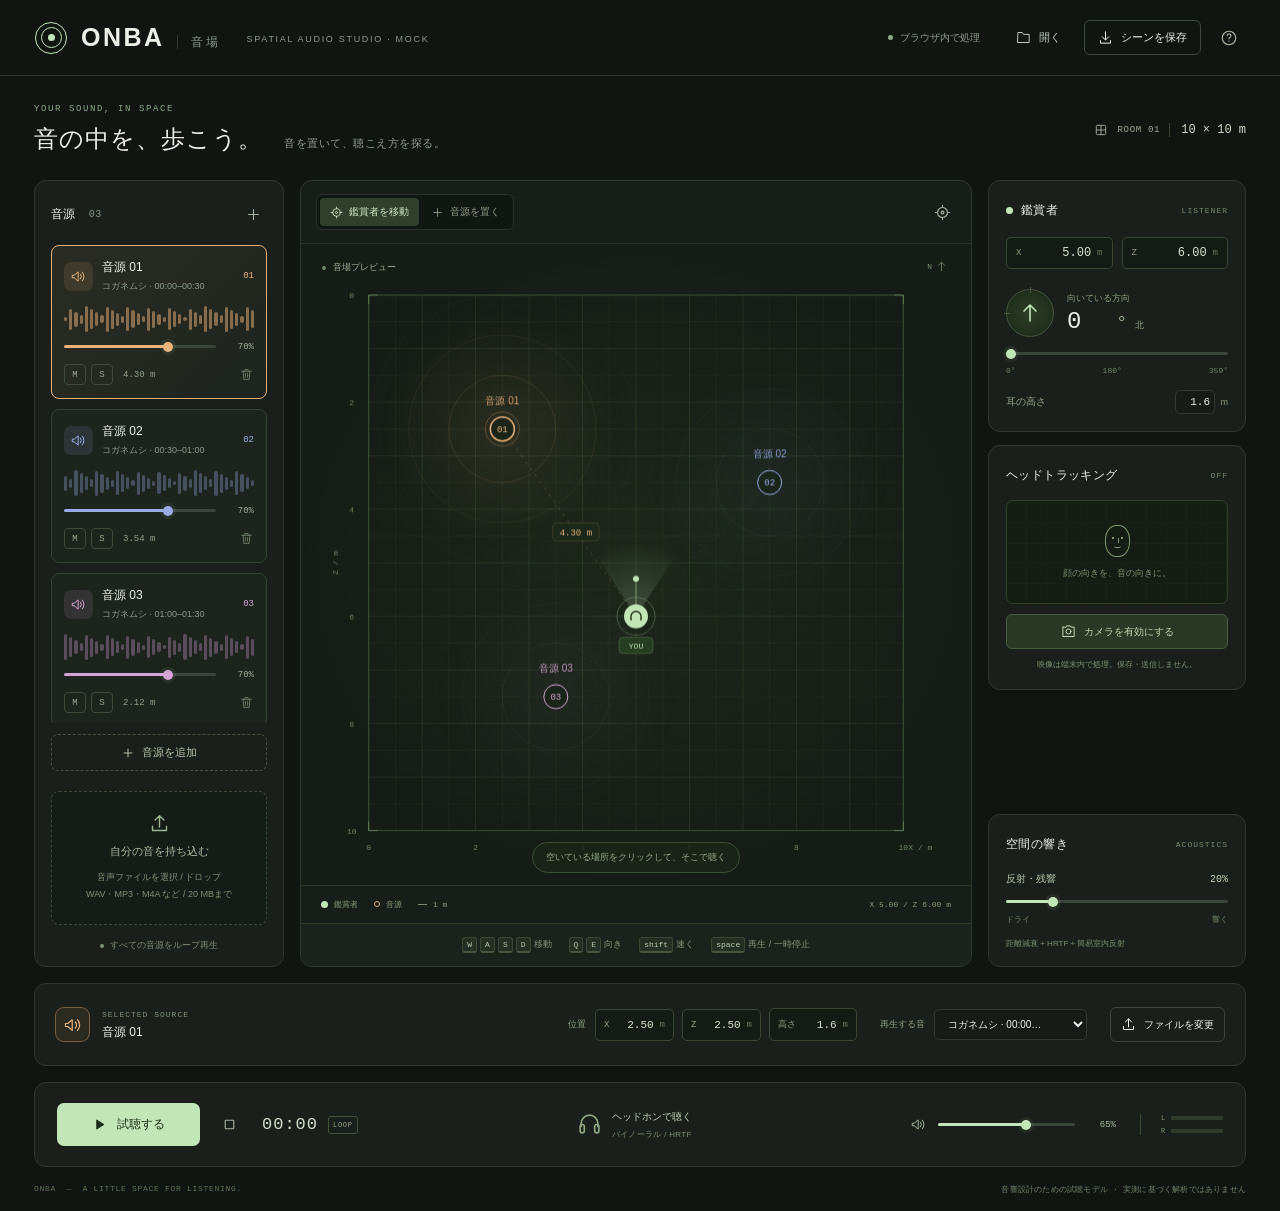
==== index.html @ c7e4b0d9 "Add spatial audio mock with three 30-second beetle recordings" ====
<!doctype html>
<html lang="ja">
<head>
  <meta charset="utf-8">
  <meta name="viewport" content="width=device-width, initial-scale=1">
  <meta name="theme-color" content="#131714">
  <meta name="robots" content="noindex, nofollow, noarchive">
  <meta name="referrer" content="no-referrer">
  <meta name="description" content="10m × 10mの空間で音を配置し、歩きながら聴く。ヘッドホンのための空間音響シミュレーター。">
  <title>ONBA — 音場をつくる、音の中を歩く。</title>
  <link rel="icon" href="data:image/svg+xml,%3Csvg xmlns='http://www.w3.org/2000/svg' viewBox='0 0 48 48'%3E%3Crect width='48' height='48' rx='12' fill='%23131714'/%3E%3Ccircle cx='24' cy='24' r='15' fill='none' stroke='%23b9e3bd' stroke-width='2'/%3E%3Ccircle cx='24' cy='24' r='8' fill='none' stroke='%23b9e3bd' stroke-width='2'/%3E%3Ccircle cx='24' cy='24' r='2' fill='%23b9e3bd'/%3E%3C/svg%3E">
  <link rel="stylesheet" href="styles.css">
</head>
<body>
  <svg class="icon-defs" xmlns="http://www.w3.org/2000/svg" aria-hidden="true"><defs>
    <symbol id="i-plus" viewBox="0 0 24 24"><path d="M12 5v14M5 12h14"/></symbol>
    <symbol id="i-play" viewBox="0 0 24 24"><path d="m8 5 11 7-11 7Z"/></symbol>
    <symbol id="i-pause" viewBox="0 0 24 24"><path d="M8 5v14M16 5v14"/></symbol>
    <symbol id="i-stop" viewBox="0 0 24 24"><rect x="6" y="6" width="12" height="12" rx="1"/></symbol>
    <symbol id="i-speaker" viewBox="0 0 24 24"><path d="m11 5-6 5H2v4h3l6 5ZM15 8a6 6 0 0 1 0 8M18 5a10 10 0 0 1 0 14"/></symbol>
    <symbol id="i-upload" viewBox="0 0 24 24"><path d="M12 16V3m-5 5 5-5 5 5M4 15v5h16v-5"/></symbol>
    <symbol id="i-save" viewBox="0 0 24 24"><path d="M12 3v13m-5-5 5 5 5-5M4 17v4h16v-4"/></symbol>
    <symbol id="i-folder" viewBox="0 0 24 24"><path d="M3 7V4h7l2 3h9v13H3Z"/></symbol>
    <symbol id="i-help" viewBox="0 0 24 24"><circle cx="12" cy="12" r="9"/><path d="M9.5 9a2.5 2.5 0 1 1 4 2c-1 .5-1.5 1-1.5 2M12 16v.2"/></symbol>
    <symbol id="i-headphones" viewBox="0 0 24 24"><path d="M4 14v-3a8 8 0 0 1 16 0v3"/><rect x="3" y="12" width="4" height="8" rx="2"/><rect x="17" y="12" width="4" height="8" rx="2"/></symbol>
    <symbol id="i-camera" viewBox="0 0 24 24"><path d="m8 5 1-2h6l1 2h5v15H3V5Z"/><circle cx="12" cy="12" r="4"/></symbol>
    <symbol id="i-target" viewBox="0 0 24 24"><circle cx="12" cy="12" r="7"/><circle cx="12" cy="12" r="2"/><path d="M12 2v3m0 14v3M2 12h3m14 0h3"/></symbol>
    <symbol id="i-trash" viewBox="0 0 24 24"><path d="M3 6h18M9 6V3h6v3M6 6l1 15h10l1-15M10 10v7m4-7v7"/></symbol>
    <symbol id="i-close" viewBox="0 0 24 24"><path d="m6 6 12 12M6 18 18 6"/></symbol>
    <symbol id="i-arrow" viewBox="0 0 24 24"><path d="M12 20V4m-6 6 6-6 6 6"/></symbol>
    <symbol id="i-grid" viewBox="0 0 24 24"><rect x="4" y="4" width="16" height="16" rx="2"/><path d="M4 12h16M12 4v16"/></symbol>
    <symbol id="i-wave" viewBox="0 0 24 24"><path d="M3 10v4m4-7v10m5-14v18m5-14v10m4-7v4"/></symbol>
  </defs></svg>

  <header class="app-header">
    <a class="brand" href="./" aria-label="ONBA ホーム"><span class="brand-mark"><i></i><i></i><i></i></span><span>ONBA<span class="brand-jp">音場</span></span></a>
    <span class="header-description">SPATIAL AUDIO STUDIO · MOCK</span>
    <div class="header-actions">
      <span class="local-status"><span class="status-dot"></span>ブラウザ内で処理</span>
      <button class="button quiet" id="load-scene"><svg><use href="#i-folder"/></svg><span>開く</span></button>
      <button class="button outline" id="save-scene"><svg><use href="#i-save"/></svg><span>シーンを保存</span></button>
      <button class="icon-button" id="help" aria-label="使い方"><svg><use href="#i-help"/></svg></button>
    </div>
  </header>

  <main>
    <div class="workspace-heading"><div><span class="eyebrow">YOUR SOUND, IN SPACE</span><h1>音の中を、歩こう。<span>音を置いて、聴こえ方を探る。</span></h1></div><span class="room-badge"><svg><use href="#i-grid"/></svg>ROOM 01 <b>10 × 10 m</b></span></div>
    <div class="workspace">
      <aside class="sources-panel panel" aria-label="音源">
        <div class="panel-heading"><h2>音源 <span class="count" id="source-count">03</span></h2><button class="icon-button small" id="add-source" aria-label="音源を追加"><svg><use href="#i-plus"/></svg></button></div>
        <div class="source-list" id="source-list"></div>
        <button class="add-source-button" id="add-source-secondary"><svg><use href="#i-plus"/></svg>音源を追加</button>
        <button class="upload-zone" id="upload-zone"><svg><use href="#i-upload"/></svg><strong>自分の音を持ち込む</strong><span>音声ファイルを選択 / ドロップ<br>WAV・MP3・M4A など / 20 MBまで</span></button>
        <div class="sources-footnote"><span class="tiny-dot"></span>すべての音源をループ再生</div>
      </aside>

      <section class="stage-panel panel" aria-label="音源と鑑賞者を配置する空間">
        <div class="stage-toolbar"><div class="segmented"><button class="active" id="move-tool" aria-pressed="true"><svg><use href="#i-target"/></svg>鑑賞者を移動</button><button id="place-tool" aria-pressed="false"><svg><use href="#i-plus"/></svg>音源を置く</button></div><button class="icon-button small" id="center-listener" aria-label="鑑賞者を中央に戻す" title="鑑賞者を中央に戻す"><svg><use href="#i-target"/></svg></button></div>
        <div class="stage-wrap" id="stage-wrap">
          <canvas id="room" tabindex="0" aria-label="10m四方の音場。クリックで鑑賞者を移動、音源をドラッグで配置。WASDで移動、QとEで回転。"></canvas>
          <div class="stage-top-label"><span class="live-indicator" id="live-indicator"></span><span id="stage-status">音場プレビュー</span></div>
          <div class="north-marker">N<svg><use href="#i-arrow"/></svg></div>
          <div class="map-instruction" id="map-instruction">空いている場所をクリックして、そこで聴く</div>
        </div>
        <div class="stage-footer"><div class="legend"><span><i class="listener-dot"></i>鑑賞者</span><span><i class="source-dot"></i>音源</span><span><i class="grid-line"></i>1 m</span></div><span id="cursor-coordinates">X 5.00 / Z 6.00 m</span></div>
        <div class="keyboard-guide"><span><kbd>W</kbd><kbd>A</kbd><kbd>S</kbd><kbd>D</kbd> 移動</span><span><kbd>Q</kbd><kbd>E</kbd> 向き</span><span><kbd>shift</kbd> 速く</span><span class="keyboard-extra"><kbd>space</kbd> 再生 / 一時停止</span></div>
      </section>

      <aside class="inspector" aria-label="鑑賞者と音響の設定">
        <section class="panel listener-panel">
          <div class="panel-heading"><h2><i class="listener-dot"></i>鑑賞者</h2><span class="small-tag">LISTENER</span></div>
          <div class="listener-values"><label>X <input id="listener-x" type="number" min="0" max="10" step="0.1" value="5.0" aria-label="鑑賞者のX座標"><span>m</span></label><label>Z <input id="listener-z" type="number" min="0" max="10" step="0.1" value="6.0" aria-label="鑑賞者のZ座標"><span>m</span></label></div>
          <div class="heading-control"><div class="heading-dial" id="heading-dial"><svg><use href="#i-arrow"/></svg></div><div><span class="field-label">向いている方向</span><div class="angle-value"><input id="listener-yaw" type="number" min="0" max="359" step="1" value="0" aria-label="鑑賞者の向き（度）"><span>°</span><small id="compass-label">北</small></div></div></div>
          <input id="yaw-slider" type="range" min="0" max="359" step="1" value="0" aria-label="鑑賞者の向きを調整">
          <div class="range-labels"><span>0°</span><span>180°</span><span>359°</span></div>
          <label class="inline-field">耳の高さ <span><input id="listener-height" type="number" min="0" max="5" step="0.1" value="1.6" aria-label="鑑賞者の耳の高さ"> m</span></label>
        </section>

        <section class="panel camera-panel">
          <div class="panel-heading"><h2>ヘッドトラッキング</h2><span class="small-tag" id="camera-badge">OFF</span></div>
          <div class="camera-preview" id="camera-preview"><video id="webcam" autoplay muted playsinline></video><canvas id="face-overlay"></canvas><div class="camera-placeholder" id="camera-placeholder"><div class="face-symbol"><span></span><i></i></div><span>顔の向きを、音の向きに。</span></div><div class="camera-live-label" id="camera-live-label">顔を探しています</div></div>
          <button class="button camera-button" id="camera-toggle"><svg><use href="#i-camera"/></svg>カメラを有効にする</button>
          <div class="camera-options" id="camera-options" hidden><div class="tracking-readout"><span>YAW <b id="camera-yaw">0°</b></span><span>PITCH <b id="camera-pitch">0°</b></span></div><button class="button outline full" id="calibrate-camera"><svg><use href="#i-target"/></svg>正面を合わせる</button><label class="inline-field">回転の感度 <select id="tracking-sensitivity" aria-label="ヘッドトラッキングの感度"><option value="1">1×</option><option value="2">2×</option><option value="3">3×</option></select></label><label class="checkbox-field"><input id="invert-tracking" type="checkbox">左右を反転</label></div>
          <p class="privacy-note" id="camera-note">映像は端末内で処理。保存・送信しません。</p>
        </section>

        <section class="panel acoustic-panel"><div class="panel-heading"><h2>空間の響き</h2><span class="small-tag">ACOUSTICS</span></div><div class="control-label"><label for="reverb">反射・残響</label><span id="reverb-value">20%</span></div><input id="reverb" type="range" min="0" max="100" value="20"><div class="range-labels"><span>ドライ</span><span>響く</span></div><p class="acoustic-note">距離減衰 + HRTF + 簡易室内反射</p></section>
      </aside>
    </div>

    <section class="source-detail panel" id="source-detail" aria-label="選択した音源の設定">
      <div class="detail-title"><span class="detail-source-icon" id="detail-source-icon"><svg><use href="#i-speaker"/></svg></span><div><span class="eyebrow">SELECTED SOURCE</span><input id="source-name" maxlength="60" aria-label="選択した音源の名前"></div></div>
      <div class="source-position"><span class="field-label">位置</span><label>X <input id="source-x" type="number" min="0" max="10" step="0.1" aria-label="音源のX座標"><span>m</span></label><label>Z <input id="source-z" type="number" min="0" max="10" step="0.1" aria-label="音源のZ座標"><span>m</span></label><label>高さ <input id="source-height" type="number" min="0" max="5" step="0.1" aria-label="音源の高さ"><span>m</span></label></div>
      <div class="sound-choice"><span class="field-label">再生する音</span><select id="source-kind" aria-label="音源の音声を選択"><optgroup label="コガネムシ.m4a / 各30秒"><option value="beetle-01">コガネムシ · 00:00–00:30</option><option value="beetle-02">コガネムシ · 00:30–01:00</option><option value="beetle-03">コガネムシ · 01:00–01:30</option></optgroup><optgroup label="合成サウンド"><option value="wind">風のテクスチャ</option><option value="water">水のしずく</option><option value="chime">柔らかなチャイム</option></optgroup><option value="file" hidden>読み込んだファイル</option></select></div>
      <button class="button outline" id="replace-audio"><svg><use href="#i-upload"/></svg>ファイルを変更</button>
    </section>

    <footer class="transport panel">
      <div class="transport-main"><button class="play-button" id="play"><svg><use href="#i-play"/></svg><span>試聴する</span></button><button class="icon-button stop-button" id="stop" aria-label="停止して先頭に戻す"><svg><use href="#i-stop"/></svg></button><div class="transport-time"><span id="elapsed">00:00</span><span class="loop-label">LOOP</span></div></div>
      <div class="output-info"><svg><use href="#i-headphones"/></svg><div><strong>ヘッドホンで聴く</strong><span>バイノーラル / HRTF</span></div></div>
      <div class="master-control"><svg><use href="#i-speaker"/></svg><label class="sr-only" for="master">マスター音量</label><input type="range" id="master" min="0" max="100" value="65"><span id="master-value">65%</span></div>
      <div class="meters" aria-label="ステレオ出力レベル"><div><span>L</span><div class="meter-track"><i id="meter-l"></i></div></div><div><span>R</span><div class="meter-track"><i id="meter-r"></i></div></div></div>
    </footer>
    <div class="bottom-note"><span>ONBA <i>—</i> A LITTLE SPACE FOR LISTENING.</span><span>音響設計のための試聴モデル · 実測に基づく解析ではありません</span></div>
  </main>

  <input id="audio-file" type="file" accept="audio/*,.wav,.mp3,.m4a,.ogg,.flac,.aac,.aiff" hidden>
  <input id="scene-file" type="file" accept=".json,.onba.json,application/json" hidden>
  <div class="toast" id="toast" role="status" aria-live="polite"></div>
  <dialog id="help-dialog"><div class="dialog-heading"><div><span class="eyebrow">WELCOME TO ONBA</span><h2>音場をつくる、3つのステップ。</h2></div><button class="icon-button" id="close-help" aria-label="使い方を閉じる"><svg><use href="#i-close"/></svg></button></div><ol class="help-steps"><li><b>01</b><div><h3>音を配置する</h3><p>音源をドラッグして配置。追加ボタンのあと平面図をクリックすると、新しい音源が置けます。音源ごとに音量・音声ファイル・高さを設定できます。Mはミュート、Sはソロです。</p></div></li><li><b>02</b><div><h3>その場所で聴く</h3><p>ヘッドホンを着けて「試聴する」を押します。平面図の空いた場所をクリックすると鑑賞者が移動します。鑑賞者の向きは緑のハンドルをドラッグ、または右側のスライダーで変更できます。</p><div class="help-keys"><span><kbd>W A S D</kbd> 前後・左右に移動</span><span><kbd>Q E / ← →</kbd> 回転</span><span><kbd>↑ ↓</kbd> 前後に移動</span><span><kbd>shift</kbd> 速く移動</span><span><kbd>space</kbd> 再生 / 一時停止</span></div></div></li><li><b>03</b><div><h3>顔を動かして聴く</h3><p>カメラを有効にし、正面を向いて「正面を合わせる」を押してください。顔の左右・上下の向きを鑑賞者に反映します。鑑賞者の基準方向はキーボードやスライダーで変更できます。</p></div></li></ol><div class="help-notes"><p><strong>音響モデルについて</strong>　標準HRTFによる点音源のバイノーラル再生と、距離の逆数による減衰、4面の壁からの一次反射、合成した残響を使っています。壁の材質・遮蔽物・回折・周波数ごとの吸音は解析しません。部屋の高さは固定せず、天井・床の反射は含みません。</p><p><strong>ファイルと保存</strong>　ステレオ音声はモノラルにまとめて点音源化します。最大16音源、1ファイル20 MBまで、合計100 MBまで。長い音声はメモリを多く使用します。シーン保存には読み込んだ音声も含まれます。再読み込み前に保存してください。</p><p><strong>カメラ</strong>　カメラの許可が必要です。HTTPSまたはlocalhostで動作します。映像は録画せず、端末内のMediaPipeモデルで処理します。顔の向きには推定誤差があります。</p><p class="reference-links">技術資料：<a href="https://developer.mozilla.org/en-US/docs/Web/API/PannerNode" target="_blank" rel="noreferrer">Web Audio / PannerNode ↗</a><a href="https://ai.google.dev/edge/mediapipe/solutions/vision/face_landmarker" target="_blank" rel="noreferrer">MediaPipe Face Landmarker ↗</a></p></div><button class="button primary full" id="start-exploring">音場を探索する</button></dialog>
  <script type="module" src="app.js"></script>
</body>
</html>
---- styles.css ----
@charset "UTF-8";
:root{color-scheme:dark;--bg:#111512;--panel:#1a1f1b;--panel-soft:#202621;--line:#303830;--line-soft:#29312a;--text:#edf0e8;--muted:#8e9b8e;--mint:#c3e6b8;--mint-dim:#8cab88;--mono:ui-monospace,SFMono-Regular,Consolas,monospace;--radius:12px;font-family:-apple-system,BlinkMacSystemFont,"Helvetica Neue","Noto Sans JP",sans-serif;font-size:13px;font-synthesis:none}
*{box-sizing:border-box}body{margin:0;background:var(--bg);color:var(--text)}button,input,select{font:inherit}button,a,input,select{-webkit-tap-highlight-color:transparent}button{color:inherit;cursor:pointer}button:disabled{opacity:.45;cursor:wait}button:focus-visible,a:focus-visible,input:focus-visible,select:focus-visible,canvas:focus-visible{outline:2px solid var(--mint);outline-offset:4px}button{border:0}svg{width:18px;height:18px;fill:none;stroke:currentColor;stroke-width:1.6;stroke-linecap:round;stroke-linejoin:round;flex-shrink:0}.icon-defs{position:absolute;width:0;height:0;overflow:hidden}h1,h2,h3,p{margin:0}button{transition:background .16s,color .16s,border-color .16s}a{color:inherit}input[type=number]{appearance:textfield;-moz-appearance:textfield}input::-webkit-inner-spin-button,input::-webkit-outer-spin-button{-webkit-appearance:none;margin:0}input[type=range]{display:block;appearance:none;-webkit-appearance:none;width:100%;height:3px;margin:14px 0;background:linear-gradient(to right,var(--mint) 0%,var(--mint) var(--value,50%),#3b453b var(--value,50%),#3b453b 100%);border-radius:4px;cursor:pointer;accent-color:var(--mint)}input[type=range]::-webkit-slider-thumb{appearance:none;width:10px;height:10px;border-radius:50%;background:var(--mint);box-shadow:0 0 0 3px #c3e6b811}input[type=range]::-moz-range-thumb{width:10px;height:10px;border:0;border-radius:50%;background:var(--mint)}input[type=number],input[type=text],select{border:1px solid var(--line);background:#161b17;color:var(--text);border-radius:5px}input[type=number]{font-family:var(--mono)}select{padding:8px 25px 8px 9px;font-size:11px;max-width:100%}.app-header{height:76px;padding:0 34px;display:flex;align-items:center;gap:26px;border-bottom:1px solid var(--line-soft)}.brand{display:flex;align-items:center;gap:13px;text-decoration:none;font-size:25px;letter-spacing:2.5px;font-weight:650}.brand-jp{font-size:12px;font-weight:400;color:var(--muted);letter-spacing:3px;padding-left:13px;margin-left:12px;border-left:1px solid var(--line)}.brand-mark{height:34px;width:34px;position:relative;display:grid;place-items:center}.brand-mark i{position:absolute;border:1.4px solid var(--mint);border-radius:50%;width:32px;height:32px}.brand-mark i:nth-child(2){width:21px;height:21px}.brand-mark i:nth-child(3){width:7px;height:7px;background:var(--mint);border:0}.header-description{font-size:9px;letter-spacing:1.7px;color:var(--muted);padding-top:2px}.header-actions{margin-left:auto;display:flex;align-items:center;gap:10px}.local-status{font-size:10px;color:var(--muted);display:flex;gap:7px;align-items:center;margin-right:13px}.status-dot,.tiny-dot{height:5px;width:5px;display:inline-block;border-radius:50%;background:var(--mint-dim)}.button{display:inline-flex;justify-content:center;align-items:center;gap:8px;min-height:35px;padding:8px 13px;border-radius:6px;font-size:11px;font-weight:500;white-space:nowrap}.button svg{width:15px;height:15px}.button.quiet{background:transparent;color:#bdc6ba}.button.quiet:hover{background:var(--panel-soft)}.outline{border:1px solid #3c473b;background:transparent}.outline:hover{background:#293429;border-color:#647a5e}.primary{background:var(--mint);color:#182018}.primary:hover{background:#d5f1cd}.full{width:100%}.icon-button{display:inline-flex;justify-content:center;align-items:center;width:35px;height:35px;border-radius:6px;background:transparent;color:#a6b1a2}.icon-button:hover{color:var(--mint);background:#2d372c}.icon-button.small{width:28px;height:28px}.small svg{width:17px;height:17px}main{max-width:1920px;padding:28px 34px 16px;margin:0 auto}.workspace-heading{display:flex;align-items:center;justify-content:space-between;margin-bottom:25px}.eyebrow{display:block;font-family:var(--mono);font-size:9px;color:var(--mint-dim);letter-spacing:1.6px}.workspace-heading h1{font-size:24px;letter-spacing:1px;font-weight:500;margin-top:9px}.workspace-heading h1>span{font-size:11px;letter-spacing:.5px;color:var(--muted);margin-left:21px;font-weight:400}.room-badge{display:flex;align-items:center;gap:9px;font-family:var(--mono);font-size:9px;letter-spacing:.7px;color:#9eab99}.room-badge svg{width:14px;height:14px}.room-badge b{font-size:12px;color:#d1d9cb;font-weight:400;letter-spacing:0;border-left:1px solid #394336;padding-left:11px}.workspace{display:grid;grid-template-columns:250px minmax(380px,1fr) 258px;gap:16px;align-items:stretch}.panel{background:var(--panel);border:1px solid var(--line);border-radius:var(--radius)}.sources-panel{padding:19px 16px 0;display:flex;flex-direction:column;min-width:0}.panel-heading{display:flex;align-items:center;justify-content:space-between;min-height:24px;margin-bottom:17px}.panel-heading h2{font-size:12px;font-weight:500;display:flex;align-items:center;gap:8px;letter-spacing:.4px}.count{font-family:var(--mono);font-size:10px;color:#85937f;font-weight:400;margin-left:5px}.source-list{display:flex;flex-direction:column;gap:10px;max-height:480px;overflow-y:auto;scrollbar-width:thin;padding:2px;margin:-2px}.source-card{padding:13px 12px;background:#1d241e;border:1px solid #354034;border-radius:8px;cursor:pointer;position:relative;transition:border .15s,background .15s}.source-card:hover{border-color:#5b7055}.source-card.selected{border-color:var(--source-color);background:linear-gradient(135deg,color-mix(in srgb,var(--source-color) 5%,#20251e),#1d241e)}.source-card.muted{opacity:.55}.source-card-head{display:flex;align-items:center;gap:9px}.source-symbol{display:grid;place-items:center;width:29px;height:29px;border-radius:7px;background:color-mix(in srgb,var(--source-color) 12%,transparent);color:var(--source-color)}.source-symbol svg{width:15px;height:15px}.source-card-title{flex:1;min-width:0}.source-card-title strong{display:block;font-size:12px;font-weight:500;overflow:hidden;text-overflow:ellipsis;white-space:nowrap}.source-card-title small{display:block;color:var(--muted);font-size:9px;margin-top:4px;overflow:hidden;white-space:nowrap;text-overflow:ellipsis;max-width:130px}.source-number{font-family:var(--mono);font-size:9px;color:var(--source-color)}.source-wave{display:flex;align-items:center;gap:2px;height:26px;margin:13px 0 8px;overflow:hidden}.source-wave i{width:2px;background:var(--source-color);opacity:.5;flex:1;max-width:4px;border-radius:2px;transform-origin:center;transition:opacity .2s}.playing .source-card:not(.muted) .source-wave i{animation:wave 1s ease-in-out infinite alternate;opacity:.85}.source-card:not(.selected) .source-wave{opacity:.65}@keyframes wave{to{transform:scaleY(.45);opacity:.3}}.source-level-row{display:flex;align-items:center;gap:8px}.source-volume{flex:1!important;min-width:30px!important;margin:5px 0!important;--mint:var(--source-color)}.source-volume-label{font-family:var(--mono);font-size:9px;color:#a5ae9e;width:30px;text-align:right}.source-card-actions{display:flex;align-items:center;gap:5px;margin-top:11px}.mini-button{font-family:var(--mono);font-size:9px;width:22px;height:21px;border:1px solid #3f4a3b;border-radius:4px;background:transparent;color:#9aa693;display:grid;place-items:center}.mini-button:hover{color:var(--text);border-color:#96ad8c}.mini-button.active{background:var(--source-color);border-color:var(--source-color);color:#162016}.mini-button.delete{border:0;margin-left:auto;width:20px;color:#72816d}.mini-button.delete:hover{color:#efb5a1}.mini-button svg{width:13px;height:13px}.source-distance{font-family:var(--mono);font-size:9px;color:#93a18c;margin-left:5px}.add-source-button{background:none;border:1px dashed #46513f;border-radius:7px;width:100%;min-height:37px;margin:13px 0 20px;display:flex;align-items:center;justify-content:center;gap:7px;color:#b7c5ae;font-size:11px}.add-source-button svg{width:14px;height:14px}.add-source-button:hover{border-color:var(--mint);background:#273125}.upload-zone{width:100%;background:#151b16;border:1px dashed #3c4938;border-radius:8px;padding:21px 7px;display:flex;align-items:center;flex-direction:column;gap:10px;color:#aab9a1;margin-top:auto}.upload-zone:hover,.upload-zone.drag-over{border-color:var(--mint);background:#243020}.upload-zone>svg{width:21px;height:21px;color:#9bb88d}.upload-zone strong{font-size:11px;font-weight:500}.upload-zone>span{font-size:9px;color:#84927b;line-height:1.9}.sources-footnote{padding:14px 0;color:#7f8d77;font-size:9px;display:flex;align-items:center;justify-content:center;gap:6px}.tiny-dot{width:4px;height:4px;background:#7f9274}.stage-panel{overflow:hidden;min-width:0;display:flex;flex-direction:column;background:#171d18}.stage-toolbar{padding:13px 15px;border-bottom:1px solid var(--line-soft);display:flex;justify-content:space-between;gap:8px;align-items:center}.segmented{display:flex;padding:3px;border-radius:6px;background:#101611;border:1px solid #293528;gap:2px}.segmented button{background:none;color:#8f9d88;font-size:10px;padding:7px 10px;display:flex;align-items:center;gap:6px;border-radius:4px;white-space:nowrap}.segmented svg{width:13px;height:13px}.segmented .active{background:#303e2c;color:#d1e7c6}.segmented button:hover{color:var(--mint)}.stage-wrap{position:relative;flex:1;min-height:470px;width:100%;overflow:hidden;background:radial-gradient(ellipse at center,#1d281b 0,#151c16 70%)}#room{display:block;width:100%;height:100%;position:absolute;inset:0;touch-action:none;cursor:crosshair;outline-offset:-4px}.stage-top-label{position:absolute;top:17px;left:21px;display:flex;align-items:center;gap:7px;font-size:9px;color:#9eb095;pointer-events:none}.live-indicator{width:4px;height:4px;display:inline-block;border-radius:50%;background:#718566}.playing .live-indicator{background:var(--mint);box-shadow:0 0 8px #c3e6b877}.north-marker{position:absolute;right:23px;top:14px;color:#72856a;font-family:var(--mono);font-size:8px;display:flex;align-items:center;gap:3px;pointer-events:none}.north-marker svg{height:17px;width:13px}.map-instruction{position:absolute;bottom:12px;left:50%;transform:translateX(-50%);background:#1a2519d9;border:1px solid #3b4f32;border-radius:100px;padding:8px 13px;color:#9bae90;font-size:9px;white-space:nowrap;pointer-events:none}.stage-footer{display:flex;justify-content:space-between;align-items:center;padding:13px 20px;border-top:1px solid #2d3a29;font-family:var(--mono);font-size:8px;color:#899e7b}.legend{display:flex;gap:16px}.legend>span{display:flex;align-items:center;gap:6px;font-family:inherit}.listener-dot{display:inline-block;width:7px;height:7px;border-radius:50%;background:var(--mint)}.source-dot{display:inline-block;width:6px;height:6px;border-radius:50%;border:1px solid #d7a56e}.grid-line{display:inline-block;width:9px;height:1px;background:#7a8b70}.keyboard-guide{display:flex;align-items:center;gap:17px;padding:13px 15px;background:#1b221b;justify-content:center;border-top:1px solid #303b2b;color:#88977f;font-size:9px;white-space:nowrap}.keyboard-guide>span{display:flex;align-items:center;gap:3px}kbd{display:inline-block;background:#252e22;border:1px solid #3b4835;border-bottom:2px solid #475640;border-radius:3px;padding:2px 4px;color:#bac9af;font-family:var(--mono);font-size:8px;line-height:1.2}.inspector{display:flex;flex-direction:column;gap:13px}.inspector .panel{padding:17px}.small-tag{font-family:var(--mono);font-size:8px;letter-spacing:1px;color:#788a6f}.listener-panel .panel-heading{margin-bottom:15px}.listener-values{display:flex;gap:9px}.listener-values>label,.source-position>label{border:1px solid #3a4635;border-radius:5px;background:#141b14;display:flex;align-items:center;gap:6px;padding:8px 9px;font-family:var(--mono);font-size:9px;color:#91a086;flex:1;min-width:0}.listener-values input,.source-position input{border:0;background:transparent;width:100%;text-align:right;padding:0;color:#d8e4d0;font-size:12px;min-width:0}.listener-values>label>span,.source-position>label>span{font-size:9px;color:#67795e}.heading-control{display:flex;gap:13px;align-items:center;margin:20px 0 15px}.heading-dial{height:48px;width:48px;border:1px solid #45553d;border-radius:50%;display:grid;place-items:center;position:relative;background:radial-gradient(circle,#2e3f27,#1a2518)}.heading-dial:before,.heading-dial:after{position:absolute;content:"";background:#4a5a41}.heading-dial:before{width:1px;height:6px;top:-3px}.heading-dial:after{height:1px;width:6px;left:-3px}.heading-dial svg{color:var(--mint);height:24px;width:24px;transform:rotate(var(--heading,0deg))}.field-label{font-size:9px;color:#91a285;display:block;white-space:nowrap}.angle-value{display:flex;align-items:baseline;gap:4px;margin-top:3px;font-family:var(--mono)}.angle-value input{border:0;background:none;width:45px;color:var(--text);font-size:24px;padding:0;letter-spacing:-1px}.angle-value>span{font-size:19px;color:#9fb294}.angle-value small{font-size:9px;color:#92a685;margin-left:4px}.range-labels{display:flex;justify-content:space-between;font-family:var(--mono);font-size:8px;color:#718367;margin-top:-3px}.inline-field{display:flex;align-items:center;justify-content:space-between;font-size:10px;color:#94a38a;margin-top:15px}.inline-field input[type=number]{width:40px;text-align:right;padding:5px 4px;font-size:11px;margin-right:3px}.inline-field>span{font-size:9px;color:#8a9b80}.camera-panel .panel-heading{margin-bottom:13px}.camera-preview{height:104px;position:relative;overflow:hidden;border:1px solid #33412c;border-radius:7px;background:repeating-linear-gradient(0deg,transparent,transparent 19px,#809c6b0a 19px,#809c6b0a 20px),repeating-linear-gradient(90deg,transparent,transparent 19px,#809c6b0a 19px,#809c6b0a 20px),#141c13}.camera-preview video{width:100%;height:100%;object-fit:cover;transform:scaleX(-1);opacity:.7;display:none}.camera-preview canvas{position:absolute;inset:0;width:100%;height:100%;transform:scaleX(-1)}.camera-preview.enabled video{display:block}.camera-placeholder{height:100%;display:flex;flex-direction:column;align-items:center;justify-content:center;gap:10px;color:#7f946f;font-size:9px}.face-symbol{width:25px;height:32px;border:1px solid #80996b;border-radius:45% 45% 45% 45%;position:relative}.face-symbol:after{content:"";position:absolute;width:7px;height:3px;border-bottom:1px solid #80996b;left:8px;bottom:8px;border-radius:50%}.face-symbol>span:before,.face-symbol>span:after{content:"";width:2px;height:2px;position:absolute;background:#80996b;top:11px}.face-symbol>span:before{left:6px}.face-symbol>span:after{right:6px}.face-symbol>i{height:5px;width:3px;border-right:1px solid #80996b;position:absolute;left:10px;top:12px}.camera-button{background:#2b3825;border:1px solid #485c3e;width:100%;color:#c2d7b5;font-size:10px;margin-top:10px}.camera-button:hover{background:#3a4c31}.camera-button.is-active{background:#283529;border-color:#88ad75}.privacy-note{font-size:8px;color:#7f9273;line-height:1.7;margin-top:9px;text-align:center}.camera-live-label{display:none;position:absolute;bottom:5px;left:7px;background:#102010b3;padding:4px 6px;font-size:8px;color:#d3efc6;border-radius:3px}.enabled .camera-live-label{display:block}.camera-options .button{font-size:9px;min-height:30px;padding:6px}.tracking-readout{display:flex;justify-content:space-between;margin:12px 0;color:#7e9572;font-family:var(--mono);font-size:8px}.tracking-readout b{color:#d0e5c4;font-size:10px;font-weight:400;margin-left:8px}.checkbox-field{display:flex;align-items:center;gap:5px;font-size:9px;color:#94a38a;margin-top:9px}.checkbox-field input{accent-color:var(--mint);margin:0}.acoustic-panel{margin-top:auto}.acoustic-panel .panel-heading{margin-bottom:16px}.control-label{display:flex;align-items:center;justify-content:space-between;font-size:10px;color:#afbea3}.control-label>span{font-family:var(--mono);font-size:10px;color:#c2d1b7}.acoustic-note{font-size:8px;color:#7c9070;margin-top:13px}.source-detail{display:flex;align-items:center;gap:23px;padding:18px 20px;margin-top:16px;min-height:83px}.detail-title{display:flex;gap:12px;align-items:center;min-width:160px;flex:1}.detail-source-icon{width:35px;height:35px;display:grid;place-items:center;border:1px solid color-mix(in srgb,var(--selected-color,#eab179) 40%,transparent);color:var(--selected-color,#eab179);border-radius:9px;background:color-mix(in srgb,var(--selected-color,#eab179) 8%,transparent)}.detail-title .eyebrow{font-size:8px;color:#819179;letter-spacing:1px}.detail-title input{border:0;background:transparent;color:var(--text);font-size:12px;padding:0;margin-top:6px;max-width:160px;width:100%}.source-position{display:flex;align-items:center;gap:8px}.source-position>label{white-space:nowrap;width:79px;flex:none;padding:9px 8px}.source-position>label:last-child{width:88px}.source-position>.field-label{margin-right:1px}.source-position input{font-size:11px}.sound-choice{display:flex;align-items:center;gap:9px;min-width:0}.sound-choice select{width:153px;text-overflow:ellipsis;font-size:10px}.source-detail .outline{font-size:10px;padding:9px 10px}.transport{display:flex;align-items:center;gap:24px;margin-top:16px;padding:20px 22px}.transport-main{display:flex;align-items:center;gap:13px}.play-button{background:var(--mint);color:#1a2c16;display:flex;align-items:center;gap:10px;padding:13px 22px;border-radius:7px;min-width:143px;justify-content:center;font-size:12px;font-weight:600}.play-button svg{width:15px;height:15px;fill:currentColor;stroke-width:1.5}.play-button:hover{background:#d7f0cb}.playing .play-button svg{fill:none;stroke-width:3}.stop-button{width:32px}.stop-button svg{width:17px;height:17px}.transport-time{display:flex;align-items:center;gap:10px;margin-left:4px}.transport-time>#elapsed{font-family:var(--mono);font-size:17px;letter-spacing:1px;color:#d5dfce}.loop-label{font-family:var(--mono);font-size:7px;letter-spacing:.7px;border:1px solid #425139;color:#96ab87;padding:4px;border-radius:3px}.output-info{display:flex;align-items:center;gap:10px;margin:auto}.output-info>svg{width:25px;height:25px;color:#8fa580}.output-info strong{display:block;font-size:10px;font-weight:400;color:#c2d0b8}.output-info span{display:block;font-size:8px;color:#7e9272;margin-top:5px;letter-spacing:.3px}.master-control{display:flex;align-items:center;gap:12px;width:205px}.master-control>svg{width:15px;height:15px;color:#9fb291}.master-control input{margin:0;flex:1}.master-control>span{font-family:var(--mono);font-size:9px;color:#acbe9f;min-width:29px;text-align:right}.meters{width:83px;display:flex;flex-direction:column;gap:5px;border-left:1px solid #3c4935;padding-left:20px}.meters>div{display:flex;align-items:center;gap:6px}.meters span{font-family:var(--mono);font-size:7px;color:#7c916e}.meter-track{height:4px;width:55px;background:#303b2b;border-radius:1px;overflow:hidden}.meter-track i{display:block;height:100%;width:0;background:linear-gradient(90deg,#718f5e,#c3e6b8 70%,#eab179 95%);transition:width .08s}.bottom-note{display:flex;justify-content:space-between;padding-top:17px;color:#5f7356;font-family:var(--mono);font-size:8px;letter-spacing:.7px}.bottom-note i{font-style:normal;margin:0 5px}.bottom-note>span:last-child{font-family:inherit;letter-spacing:.2px;color:#718268;font-size:8px}.toast{position:fixed;left:50%;bottom:24px;transform:translate(-50%,18px);opacity:0;background:#d2e9c8;color:#21331b;border:1px solid #a2c992;border-radius:9px;padding:13px 22px;z-index:100;font-size:12px;pointer-events:none;max-width:min(90vw,650px);text-align:center;transition:opacity .2s,transform .2s;box-shadow:0 8px 30px #0005}.toast.show{opacity:1;transform:translate(-50%,0)}.toast.error{background:#f1d1bd;border-color:#d49d78;color:#482918}.sr-only{position:absolute;width:1px;height:1px;padding:0;margin:-1px;overflow:hidden;clip:rect(0,0,0,0);white-space:nowrap;border:0}dialog{background:#1b241a;color:var(--text);border:1px solid #526347;border-radius:15px;width:min(680px,calc(100vw - 32px));max-height:90vh;padding:28px 30px;box-shadow:0 25px 100px #0009}dialog::backdrop{background:#090e0ad1;backdrop-filter:blur(5px)}.dialog-heading{display:flex;justify-content:space-between;gap:20px;align-items:center;margin-bottom:26px}.dialog-heading h2{font-size:20px;letter-spacing:.5px;font-weight:500;margin-top:9px}.help-steps{padding:0;list-style:none;display:flex;flex-direction:column;gap:24px;margin:0 0 25px}.help-steps li{display:flex;gap:19px}.help-steps li>b{font-family:var(--mono);color:#a4c295;font-weight:400;font-size:15px;padding-top:1px}.help-steps h3{font-size:13px;font-weight:500;margin-bottom:8px}.help-steps p{font-size:11px;line-height:1.9;color:#adbea1}.help-keys{display:flex;flex-wrap:wrap;gap:9px 15px;margin-top:12px;font-size:9px;color:#a1b396}.help-keys>span{display:flex;align-items:center;gap:5px}.help-notes{border-top:1px solid #3b4a33;padding-top:18px;display:flex;flex-direction:column;gap:10px;margin-bottom:24px}.help-notes p{font-size:10px;color:#92a786;line-height:1.8}.help-notes strong{color:#bacbad;font-weight:500}.reference-links{display:flex;flex-wrap:wrap;gap:7px 13px}.reference-links a{color:#b0c7a1;text-underline-offset:3px}.empty-sources{color:#8ca17e;font-size:11px;line-height:1.8;padding:28px 8px;text-align:center}.drop-active{box-shadow:inset 0 0 0 2px var(--mint)}[hidden]{display:none!important}
@media(min-width:1600px){.workspace{grid-template-columns:280px minmax(400px,1fr) 280px}.stage-wrap{min-height:590px}.source-list{max-height:580px}.sources-panel{padding:22px}.source-card{padding:15px}.source-card-title small{max-width:170px}.inspector .panel{padding:21px}.camera-preview{height:131px}.workspace-heading{margin-top:4px;margin-bottom:29px}}
@media(max-width:1250px){.app-header{padding:0 22px}.header-description{display:none}main{padding:24px 22px 15px}.workspace{grid-template-columns:218px minmax(360px,1fr) 229px;gap:12px}.sources-panel{padding:16px 12px 0}.inspector .panel{padding:14px}.stage-toolbar{padding:12px}.segmented button{padding:7px 8px;font-size:9px}.source-detail{gap:15px;padding:16px}.source-position{gap:6px}.source-position>label{width:68px}.source-position>label:last-child{width:78px}.sound-choice{gap:6px}.sound-choice select{width:139px}.source-detail .field-label{display:none}.transport{gap:18px}.keyboard-extra{display:none!important}.master-control{width:170px}.source-list{max-height:440px}.legend{gap:10px}.stage-footer{padding:12px}.stage-wrap{min-height:440px}}
@media(max-width:1050px){.workspace{grid-template-columns:220px minmax(0,1fr)}.inspector{grid-column:1/-1;display:grid;grid-template-columns:1fr 1fr 1fr;gap:12px}.inspector .panel{margin:0}.camera-preview{height:105px}.camera-panel .panel-heading{margin-bottom:11px}.listener-panel .heading-control{margin:14px 0}.acoustic-panel{display:flex;flex-direction:column}.acoustic-panel .acoustic-note{margin-top:auto;padding-top:20px;line-height:1.8}.stage-wrap{min-height:510px}.sources-panel .upload-zone{margin-top:auto}.source-detail{flex-wrap:wrap;gap:15px 20px}.detail-title{flex:1}.source-position{flex:2;justify-content:flex-end}.sound-choice{margin-left:auto}.source-detail .field-label{display:block}.source-detail .sound-choice{flex:1;margin:0}.sound-choice select{width:100%}.output-info{display:none}.master-control{margin-left:auto}.source-list{max-height:420px}.workspace-heading h1>span{display:none}.camera-options .inline-field{margin-top:9px}.camera-options .tracking-readout{margin:8px 0}}
@media(max-width:700px){.app-header{height:65px;padding:0 15px;gap:10px}.brand{font-size:20px;gap:10px;letter-spacing:1.8px}.brand-mark{width:27px;height:27px}.brand-mark i{width:27px;height:27px}.brand-mark i:nth-child(2){width:17px;height:17px}.brand-mark i:nth-child(3){width:5px;height:5px}.brand-jp{display:none}.local-status{display:none}.header-actions{gap:4px}.header-actions .button{font-size:10px;padding:8px}.header-actions .icon-button{width:29px}.button svg{width:13px;height:13px}main{padding:23px 13px 15px}.workspace-heading{margin-bottom:21px}.workspace-heading .eyebrow{font-size:8px;letter-spacing:1.1px}.workspace-heading h1{font-size:20px}.room-badge{font-size:8px;gap:7px}.room-badge svg{display:none}.room-badge b{font-size:10px;padding-left:7px}.workspace{display:flex;flex-direction:column;gap:12px}.stage-panel{order:0}.sources-panel{order:1;padding:16px}.inspector{order:2;display:grid;grid-template-columns:1fr 1fr;gap:10px}.stage-wrap{height:calc(100vw - 25px);min-height:340px;flex:none}.stage-footer{font-size:8px;padding:12px 13px}.keyboard-guide{padding:12px;gap:20px}.source-list{flex-direction:row;overflow-x:auto;max-height:none;padding:2px;gap:10px}.source-card{min-width:190px;max-width:190px}.source-list .empty-sources{width:100%;text-align:left;padding:15px}.sources-panel .panel-heading{margin-bottom:13px}.add-source-button{margin:13px 0 0}.upload-zone{padding:14px 12px;flex-direction:row;justify-content:center;flex-wrap:wrap;gap:8px;margin-top:12px!important}.upload-zone>span{width:100%;font-size:8px;text-align:center}.upload-zone>span br{display:none}.upload-zone>svg{width:15px;height:15px}.sources-footnote{padding:12px 0 0;font-size:8px}.acoustic-panel{grid-column:1/-1}.acoustic-panel .panel-heading{margin-bottom:12px}.acoustic-panel .acoustic-note{margin-top:12px;padding:0}.source-detail{padding:15px;gap:16px 12px}.detail-title{min-width:120px}.detail-title input{max-width:130px}.source-position{flex:none;width:100%;order:3;justify-content:space-between}.source-position>label,.source-position>label:last-child{width:auto;flex:1}.source-detail .sound-choice{order:4;width:100%;flex:1 1 100%}.source-detail #replace-audio{font-size:9px;padding:8px}.detail-source-icon{height:32px;width:32px}.transport{padding:15px;gap:12px;flex-wrap:wrap;margin-top:12px}.play-button{min-width:121px;padding:12px 15px;font-size:11px}.transport-main{gap:7px}.transport-time{gap:7px}.transport-time #elapsed{font-size:14px}.loop-label{display:none}.meters{margin-left:auto;width:74px;padding-left:12px}.master-control{width:100%;padding-top:8px;gap:16px;order:3;margin:0}.bottom-note{font-size:6px;line-height:1.8;gap:12px;padding-top:13px}.bottom-note>span{max-width:50%}.bottom-note>span:last-child{font-size:7px;text-align:right}.inspector .panel-heading h2{font-size:10px}.small-tag{font-size:7px;letter-spacing:.5px}.listener-values{gap:6px}.listener-values>label{padding:7px 6px;font-size:8px;gap:4px}.listener-values input{font-size:11px}.heading-control{gap:10px}.heading-dial{height:40px;width:40px}.angle-value input{font-size:22px;width:40px}.camera-placeholder{font-size:8px}.camera-button{font-size:9px;gap:5px;padding:8px 6px}.privacy-note{font-size:7px}.camera-preview{height:112px}.keyboard-guide kbd{font-size:7px}.keyboard-guide{font-size:8px;gap:14px}dialog{padding:24px 20px}.dialog-heading h2{font-size:17px}.help-steps{gap:20px}.help-steps li{gap:12px}.dialog-heading{gap:8px}}
@media(prefers-reduced-motion:reduce){*,*:before,*:after{animation:none!important;transition:none!important}}
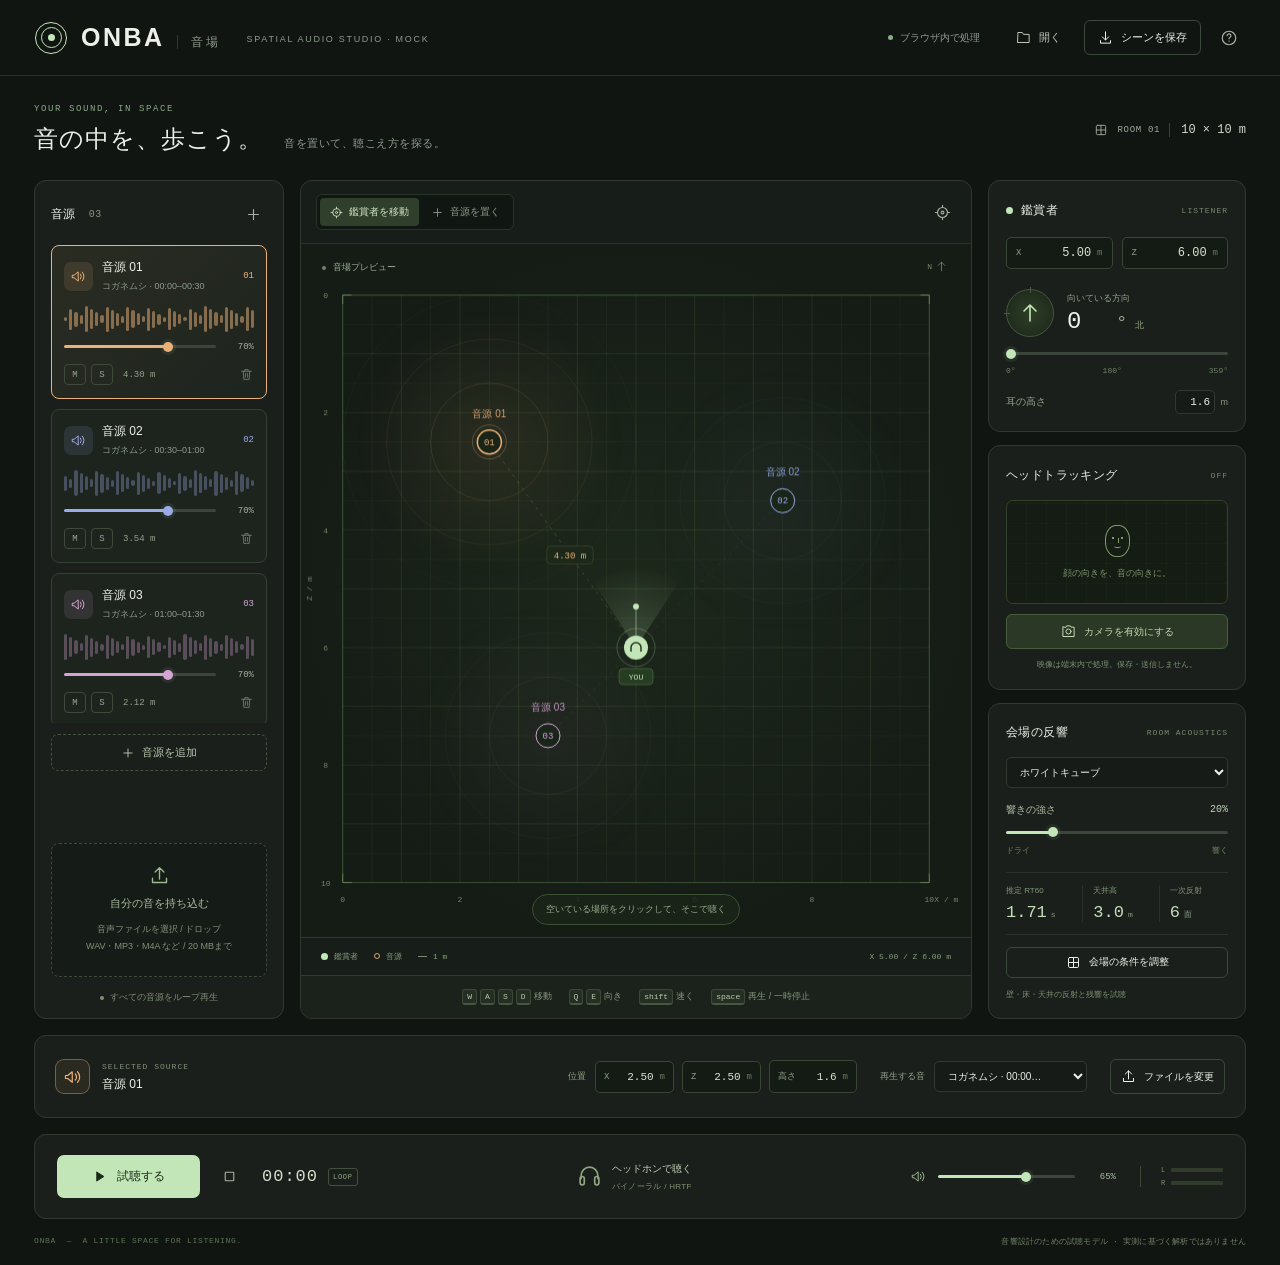
==== commit 0baa23e8: "Add configurable white-cube room reflections and reverberation" ====
--- a/index.html
+++ b/index.html
@@ -10,6 +10,7 @@
   <title>ONBA — 音場をつくる、音の中を歩く。</title>
   <link rel="icon" href="data:image/svg+xml,%3Csvg xmlns='http://www.w3.org/2000/svg' viewBox='0 0 48 48'%3E%3Crect width='48' height='48' rx='12' fill='%23131714'/%3E%3Ccircle cx='24' cy='24' r='15' fill='none' stroke='%23b9e3bd' stroke-width='2'/%3E%3Ccircle cx='24' cy='24' r='8' fill='none' stroke='%23b9e3bd' stroke-width='2'/%3E%3Ccircle cx='24' cy='24' r='2' fill='%23b9e3bd'/%3E%3C/svg%3E">
   <link rel="stylesheet" href="styles.css">
+  <link rel="stylesheet" href="room-acoustics.css">
 </head>
 <body>
   <svg class="icon-defs" xmlns="http://www.w3.org/2000/svg" aria-hidden="true"><defs>
@@ -84,7 +85,15 @@
           <p class="privacy-note" id="camera-note">映像は端末内で処理。保存・送信しません。</p>
         </section>
 
-        <section class="panel acoustic-panel"><div class="panel-heading"><h2>空間の響き</h2><span class="small-tag">ACOUSTICS</span></div><div class="control-label"><label for="reverb">反射・残響</label><span id="reverb-value">20%</span></div><input id="reverb" type="range" min="0" max="100" value="20"><div class="range-labels"><span>ドライ</span><span>響く</span></div><p class="acoustic-note">距離減衰 + HRTF + 簡易室内反射</p></section>
+        <section class="panel acoustic-panel">
+          <div class="panel-heading"><h2>会場の反響</h2><span class="small-tag">ROOM ACOUSTICS</span></div>
+          <label class="sr-only" for="room-preset">会場プリセット</label>
+          <select id="room-preset" class="room-preset"><option value="whitecube">ホワイトキューブ</option><option value="concrete">硬いコンクリート空間</option><option value="treated">吸音を施した会場</option><option value="custom">カスタム</option></select>
+          <div class="control-label"><label for="reverb">響きの強さ</label><span id="reverb-value">20%</span></div><input id="reverb" type="range" min="0" max="100" value="20"><div class="range-labels"><span>ドライ</span><span>響く</span></div>
+          <div class="room-summary"><div><span id="rt60-mode-label">推定 RT60</span><strong><b id="room-rt60-summary">1.71</b><small>s</small></strong></div><div><span>天井高</span><strong><b id="room-height-summary">3.0</b><small>m</small></strong></div><div><span>一次反射</span><strong>6<small>面</small></strong></div></div>
+          <button class="button outline full room-settings-button" id="open-room-settings"><svg><use href="#i-grid"/></svg>会場の条件を調整</button>
+          <p class="acoustic-note">壁・床・天井の反射と残響を試聴</p>
+        </section>
       </aside>
     </div>
 
@@ -107,7 +116,19 @@
   <input id="audio-file" type="file" accept="audio/*,.wav,.mp3,.m4a,.ogg,.flac,.aac,.aiff" hidden>
   <input id="scene-file" type="file" accept=".json,.onba.json,application/json" hidden>
   <div class="toast" id="toast" role="status" aria-live="polite"></div>
-  <dialog id="help-dialog"><div class="dialog-heading"><div><span class="eyebrow">WELCOME TO ONBA</span><h2>音場をつくる、3つのステップ。</h2></div><button class="icon-button" id="close-help" aria-label="使い方を閉じる"><svg><use href="#i-close"/></svg></button></div><ol class="help-steps"><li><b>01</b><div><h3>音を配置する</h3><p>音源をドラッグして配置。追加ボタンのあと平面図をクリックすると、新しい音源が置けます。音源ごとに音量・音声ファイル・高さを設定できます。Mはミュート、Sはソロです。</p></div></li><li><b>02</b><div><h3>その場所で聴く</h3><p>ヘッドホンを着けて「試聴する」を押します。平面図の空いた場所をクリックすると鑑賞者が移動します。鑑賞者の向きは緑のハンドルをドラッグ、または右側のスライダーで変更できます。</p><div class="help-keys"><span><kbd>W A S D</kbd> 前後・左右に移動</span><span><kbd>Q E / ← →</kbd> 回転</span><span><kbd>↑ ↓</kbd> 前後に移動</span><span><kbd>shift</kbd> 速く移動</span><span><kbd>space</kbd> 再生 / 一時停止</span></div></div></li><li><b>03</b><div><h3>顔を動かして聴く</h3><p>カメラを有効にし、正面を向いて「正面を合わせる」を押してください。顔の左右・上下の向きを鑑賞者に反映します。鑑賞者の基準方向はキーボードやスライダーで変更できます。</p></div></li></ol><div class="help-notes"><p><strong>音響モデルについて</strong>　標準HRTFによる点音源のバイノーラル再生と、距離の逆数による減衰、4面の壁からの一次反射、合成した残響を使っています。壁の材質・遮蔽物・回折・周波数ごとの吸音は解析しません。部屋の高さは固定せず、天井・床の反射は含みません。</p><p><strong>ファイルと保存</strong>　ステレオ音声はモノラルにまとめて点音源化します。最大16音源、1ファイル20 MBまで、合計100 MBまで。長い音声はメモリを多く使用します。シーン保存には読み込んだ音声も含まれます。再読み込み前に保存してください。</p><p><strong>カメラ</strong>　カメラの許可が必要です。HTTPSまたはlocalhostで動作します。映像は録画せず、端末内のMediaPipeモデルで処理します。顔の向きには推定誤差があります。</p><p class="reference-links">技術資料：<a href="https://developer.mozilla.org/en-US/docs/Web/API/PannerNode" target="_blank" rel="noreferrer">Web Audio / PannerNode ↗</a><a href="https://ai.google.dev/edge/mediapipe/solutions/vision/face_landmarker" target="_blank" rel="noreferrer">MediaPipe Face Landmarker ↗</a></p></div><button class="button primary full" id="start-exploring">音場を探索する</button></dialog>
-  <script type="module" src="app.js"></script>
+  <dialog id="room-dialog" aria-labelledby="room-dialog-title">
+    <div class="dialog-heading"><div><span class="eyebrow">ROOM ACOUSTICS</span><h2 id="room-dialog-title">会場の反響をつくる</h2></div><button class="icon-button" id="close-room-settings" aria-label="会場の設定を閉じる"><svg><use href="#i-close"/></svg></button></div>
+    <p class="room-intro">ホワイトキューブの響きを基準に、再生しながら調整できます。</p>
+    <div class="room-settings-grid">
+      <section class="room-group"><h3>会場のかたち</h3><label class="room-field">初期モデル<select id="room-preset-detail" aria-label="詳細設定の会場プリセット"><option value="whitecube">ホワイトキューブ</option><option value="concrete">硬いコンクリート空間</option><option value="treated">吸音を施した会場</option><option value="custom">カスタム</option></select></label><div class="room-dimensions"><span>10 m × 10 m</span><span id="room-volume">300 m³</span></div><label class="inline-field">天井高<span><input id="room-height" type="number" min="2" max="8" step="0.1" value="3" aria-label="会場の天井高"> m</span></label><p class="room-hint">ホワイトキューブの初期値は3mという仮定です。床・天井からの反射経路も計算します。</p></section>
+      <section class="room-group"><h3>壁・床・天井の吸音</h3><div class="control-label"><label for="wall-absorption">壁の吸音率</label><output id="wall-absorption-value">10%</output></div><input id="wall-absorption" type="range" min="0" max="95" value="10"><div class="control-label"><label for="floor-absorption">床の吸音率</label><output id="floor-absorption-value">5%</output></div><input id="floor-absorption" type="range" min="0" max="95" value="5"><div class="control-label"><label for="ceiling-absorption">天井の吸音率</label><output id="ceiling-absorption-value">10%</output></div><input id="ceiling-absorption" type="range" min="0" max="95" value="10"><p class="room-hint">0%に近いほど反射し、値を上げるほど吸音します。帯域平均の仮の値です。</p></section>
+      <section class="room-group"><h3>残響の長さ</h3><label class="checkbox-field"><input id="room-auto-rt60" type="checkbox" checked>会場と吸音率から自動計算</label><div class="room-time"><strong id="room-rt60-readout">1.71</strong><span>秒 / RT60</span><small id="room-rt60-status">自動</small></div><input id="room-rt60" type="range" min="0.15" max="6" step="0.05" value="1.7" disabled aria-label="残響時間RT60"><div class="range-labels"><span>0.15 s</span><span>6.0 s</span></div><p class="room-hint">RT60は音が60dB減衰するまでの時間です。自動計算を外すと、耳で確かめながら長さを指定できます。</p></section>
+      <section class="room-group"><h3>残響の混ぜ方</h3><div class="control-label"><label for="room-mix">響きの強さ</label><output id="room-mix-value">20%</output></div><input id="room-mix" type="range" min="0" max="100" value="20"><div class="control-label"><label for="room-predelay">プリディレイ</label><output id="room-predelay-value">18 ms</output></div><input id="room-predelay" type="range" min="0" max="100" step="1" value="18"><div class="range-labels"><span>すぐに響く</span><span>間を空ける</span></div><p class="room-hint">直接音から拡散した残響が始まるまでの間隔です。一次反射の到達時間は音源と鑑賞者の位置から別に計算します。</p></section>
+    </div>
+    <p class="room-model-note">残響時間の自動計算はEyring式による概算です。実測した会場の応答ではなく、材質ごとの周波数特性・遮蔽物・回折は含みません。変更はシーン保存に含まれます。</p>
+    <div class="room-dialog-actions"><button class="button outline" id="reset-room-settings">ホワイトキューブに戻す</button><button class="button outline" id="room-audition"><svg><use href="#i-play"/></svg>試聴する</button><button class="button primary" id="done-room-settings">調整を完了</button></div>
+  </dialog>
+  <dialog id="help-dialog"><div class="dialog-heading"><div><span class="eyebrow">WELCOME TO ONBA</span><h2>音場をつくる、3つのステップ。</h2></div><button class="icon-button" id="close-help" aria-label="使い方を閉じる"><svg><use href="#i-close"/></svg></button></div><ol class="help-steps"><li><b>01</b><div><h3>音を配置する</h3><p>音源をドラッグして配置。追加ボタンのあと平面図をクリックすると、新しい音源が置けます。音源ごとに音量・音声ファイル・高さを設定できます。Mはミュート、Sはソロです。</p></div></li><li><b>02</b><div><h3>その場所で聴く</h3><p>ヘッドホンを着けて「試聴する」を押します。平面図の空いた場所をクリックすると鑑賞者が移動します。鑑賞者の向きは緑のハンドルをドラッグ、または右側のスライダーで変更できます。</p><div class="help-keys"><span><kbd>W A S D</kbd> 前後・左右に移動</span><span><kbd>Q E / ← →</kbd> 回転</span><span><kbd>↑ ↓</kbd> 前後に移動</span><span><kbd>shift</kbd> 速く移動</span><span><kbd>space</kbd> 再生 / 一時停止</span></div></div></li><li><b>03</b><div><h3>顔を動かして聴く</h3><p>カメラを有効にし、正面を向いて「正面を合わせる」を押してください。顔の左右・上下の向きを鑑賞者に反映します。鑑賞者の基準方向はキーボードやスライダーで変更できます。</p></div></li></ol><div class="help-notes"><p><strong>音響モデルについて</strong>　標準HRTFによる点音源のバイノーラル再生と、距離の逆数による減衰、壁4面と床・天井からの一次反射、RT60に応じて合成した残響を使っています。「会場の条件を調整」で天井高、各面の吸音率、残響時間、プリディレイを設定できます。自動RT60はEyring式による概算です。ホワイトキューブの材質値は初期モデルの仮定で、実測値ではありません。遮蔽物・回折・周波数ごとの吸音は解析しません。</p><p><strong>ファイルと保存</strong>　ステレオ音声はモノラルにまとめて点音源化します。最大16音源、1ファイル20 MBまで、合計100 MBまで。長い音声はメモリを多く使用します。シーン保存には読み込んだ音声も含まれます。再読み込み前に保存してください。</p><p><strong>カメラ</strong>　カメラの許可が必要です。HTTPSまたはlocalhostで動作します。映像は録画せず、端末内のMediaPipeモデルで処理します。顔の向きには推定誤差があります。</p><p class="reference-links">技術資料：<a href="https://developer.mozilla.org/en-US/docs/Web/API/PannerNode" target="_blank" rel="noreferrer">Web Audio / PannerNode ↗</a><a href="https://ai.google.dev/edge/mediapipe/solutions/vision/face_landmarker" target="_blank" rel="noreferrer">MediaPipe Face Landmarker ↗</a></p></div><button class="button primary full" id="start-exploring">音場を探索する</button></dialog>
+  <script type="module" src="entry.js"></script>
 </body>
 </html>
--- a/room-acoustics.css
+++ b/room-acoustics.css
@@ -0,0 +1,39 @@
+.acoustic-panel .panel-heading{margin-bottom:12px}
+.room-preset{width:100%;margin-bottom:15px;min-height:31px;font-size:10px}
+.room-summary{display:grid;grid-template-columns:1fr 1fr 1fr;gap:7px;margin:16px 0 12px;padding:12px 0;border-top:1px solid var(--line-soft);border-bottom:1px solid var(--line-soft)}
+.room-summary>div{display:flex;flex-direction:column;gap:7px}
+.room-summary>div+div{border-left:1px solid var(--line-soft);padding-left:10px}
+.room-summary span{color:#839779;font-size:8px;white-space:nowrap}
+.room-summary strong{font:17px var(--mono);color:#c5ddbb;white-space:nowrap}
+.room-summary b{font-weight:400}
+.room-summary small{font-size:8px;color:#899d7f;margin-left:4px}
+.room-settings-button{font-size:10px;min-height:31px;padding:7px}
+.acoustic-panel .acoustic-note{margin-top:10px;padding-top:0;line-height:1.7}
+#room-dialog{width:min(720px,calc(100vw - 28px))}
+#room-dialog .dialog-heading{margin-bottom:12px}
+.room-intro{font-size:11px;line-height:1.8;color:#a5b99a;margin-bottom:22px}
+.room-settings-grid{display:grid;grid-template-columns:1fr 1fr;gap:14px}
+.room-group{background:#172015;border:1px solid #35492d;border-radius:9px;padding:18px;min-width:0}
+.room-group h3{font-size:12px;font-weight:500;color:#d1e2c6;margin:0 0 18px}
+.room-field{display:flex;flex-direction:column;gap:9px;color:#93a786;font-size:10px}
+.room-field select{width:100%;font-size:11px}
+.room-dimensions{display:flex;justify-content:space-between;font:10px var(--mono);margin-top:15px;color:#c0d5b3}
+.room-group .inline-field{font-size:11px}
+.room-group .inline-field input{width:51px}
+.room-group .checkbox-field{font-size:10px;gap:7px;margin:0}
+.room-group output{font:10px var(--mono);color:#bdd5af}
+.room-group .control-label{font-size:10px}
+.room-group input[type=range]{margin:15px 0 20px}
+.room-group input:disabled{opacity:.4;cursor:not-allowed}
+.room-group .range-labels{margin-top:-9px}
+.room-hint{font-size:9px;color:#819975;line-height:1.9;margin-top:16px}
+.room-time{display:flex;align-items:baseline;gap:8px;margin:21px 0 17px}
+.room-time strong{font:34px var(--mono);letter-spacing:-1.6px;color:#d1e9c6}
+.room-time>span{font-size:9px;color:#90a782}
+.room-time small{font-size:8px;color:#b2cd9f;margin-left:auto;padding:4px 7px;border:1px solid #425b36;border-radius:4px;white-space:nowrap}
+.room-model-note{font-size:9px;line-height:1.9;color:#8fa880;padding-top:18px;margin-top:18px;border-top:1px solid #354a2c}
+.room-dialog-actions{display:flex;gap:10px;justify-content:space-between;margin-top:20px;flex-wrap:wrap}
+.room-dialog-actions #reset-room-settings{margin-right:auto}
+@media(max-width:1050px){.acoustic-panel{display:block}.room-summary{margin-top:17px}}
+@media(max-width:700px){.acoustic-panel .panel-heading h2{font-size:12px}.room-summary span{font-size:9px}.room-summary strong{font-size:20px}.room-preset{font-size:11px}.room-settings-button{font-size:11px}.room-summary{margin:16px 0;padding:13px 0}.room-summary>div+div{padding-left:20px}}
+@media(max-width:540px){#room-dialog{padding:23px 17px}.room-settings-grid{grid-template-columns:1fr}.room-group{padding:18px}.room-dialog-actions .button{font-size:10px;padding:9px 10px}.room-dialog-actions #reset-room-settings{width:100%}.room-dialog-actions #room-audition,.room-dialog-actions #done-room-settings{flex:1}.room-intro{font-size:10px}}
